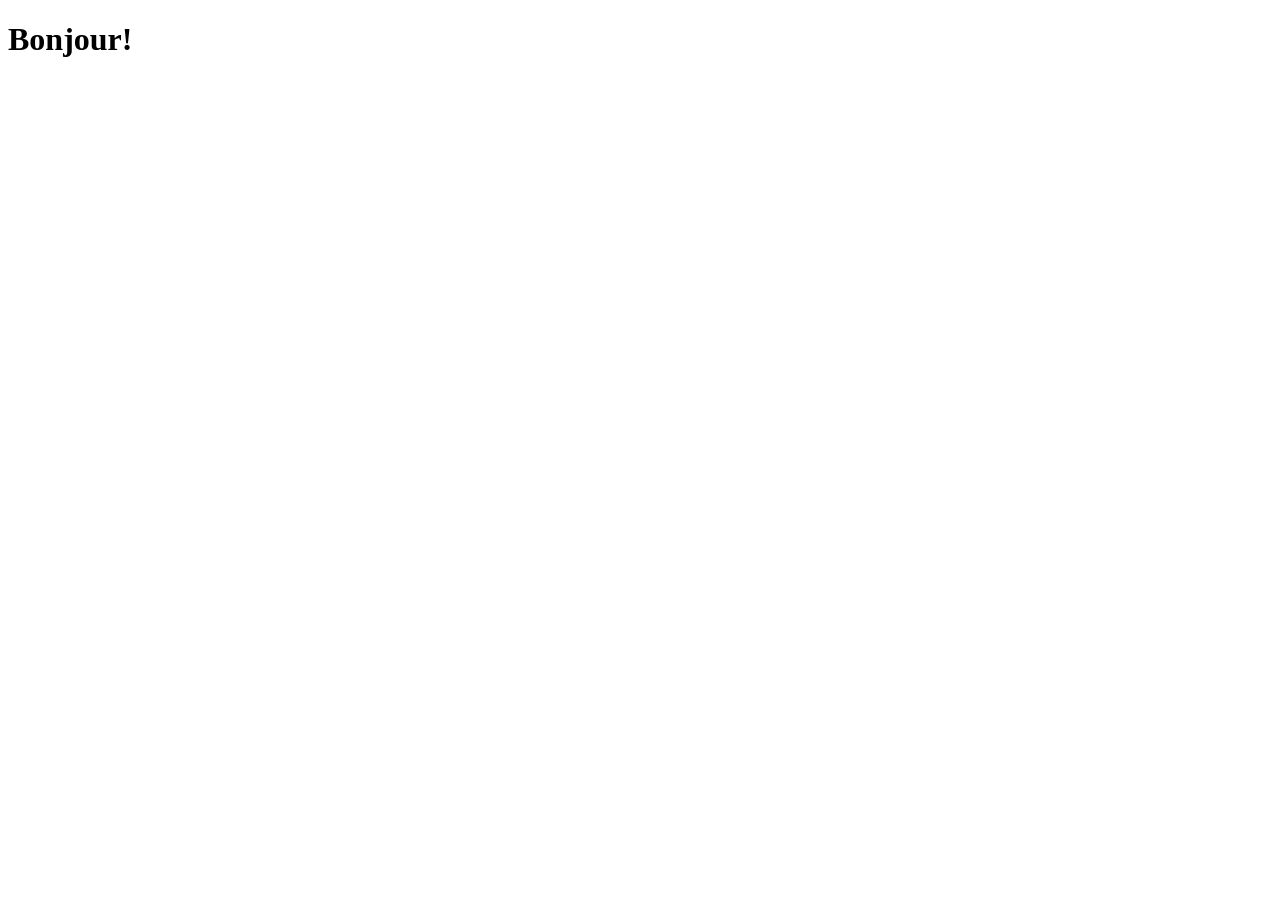
==== index.html @ d80cc6ab "bonjour!" ====
<!DOCTYPE html>
<html lang="en">
<head>
    <meta charset="UTF-8">
    <meta name="viewport" content="width=device-width, initial-scale=1.0">
    <title>Every layout</title>
</head>
<body>
    <h1>Bonjour!</h1>
</body>
</html>
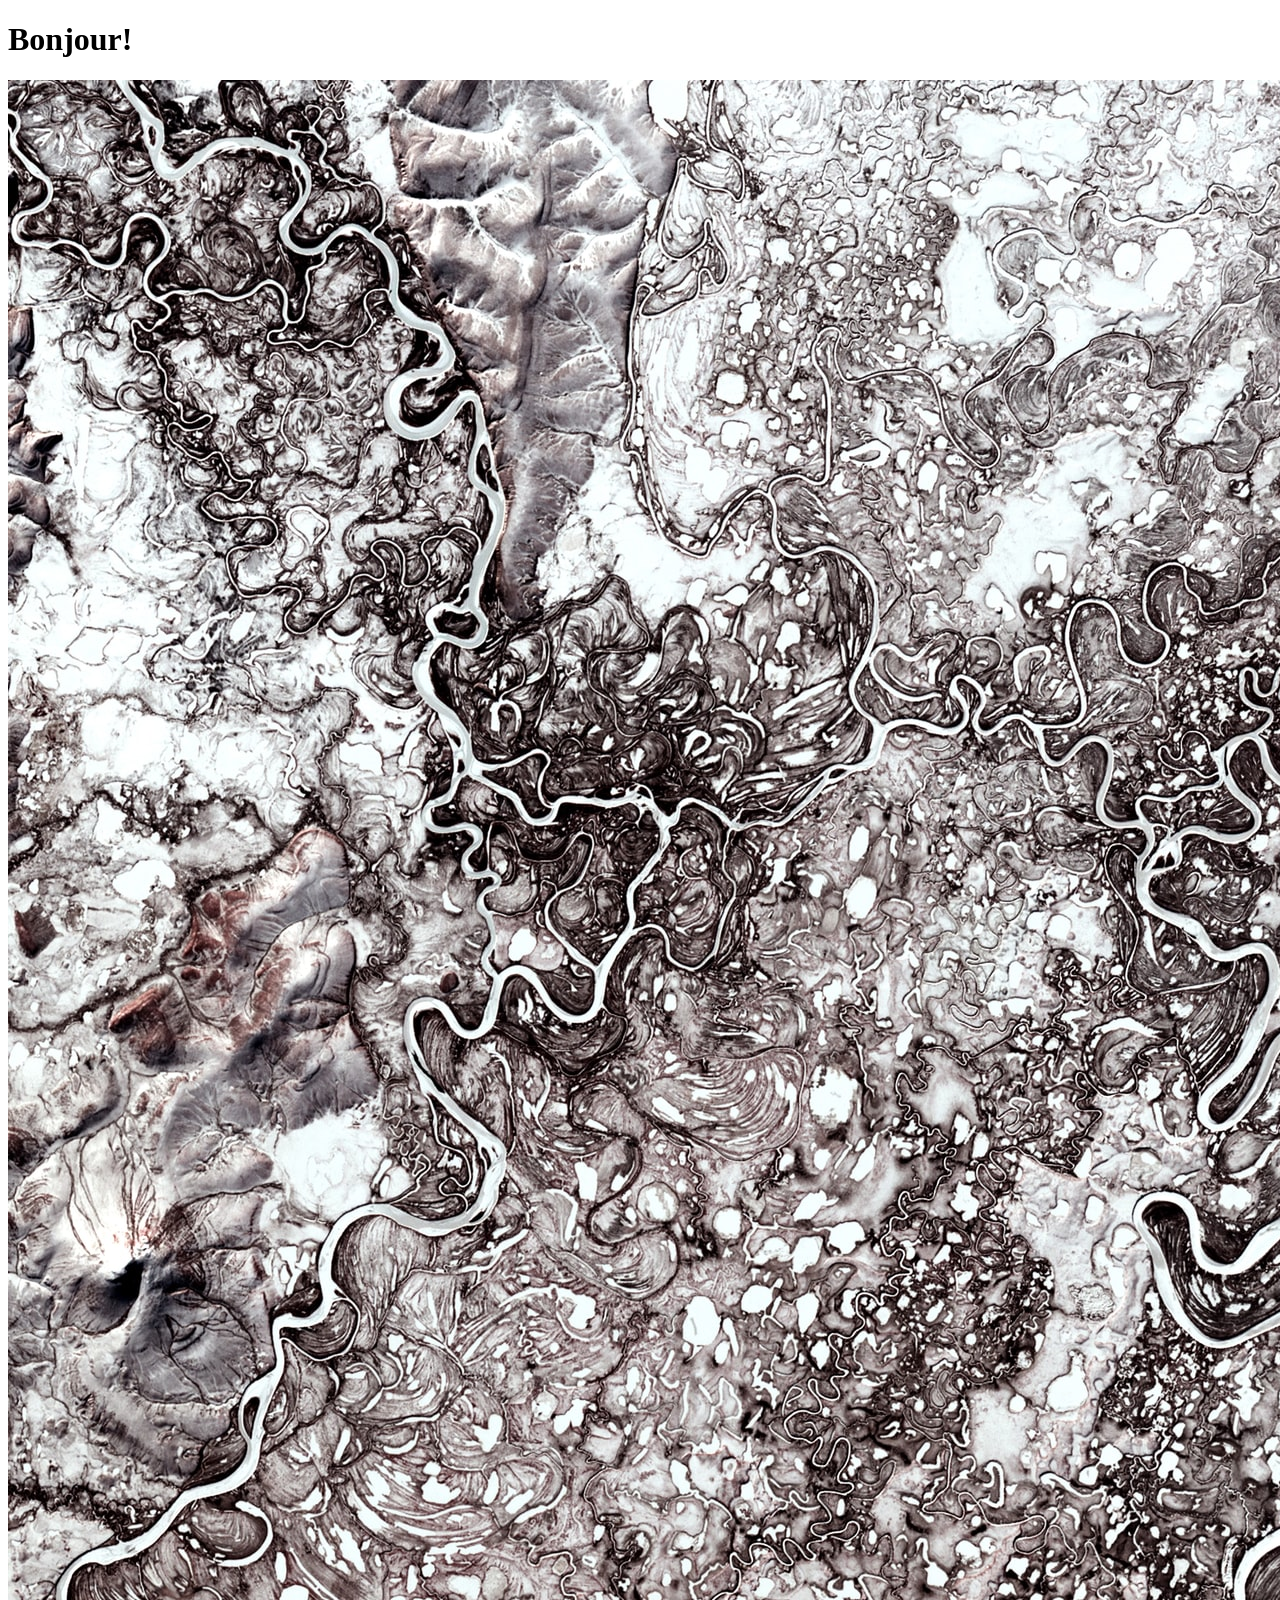
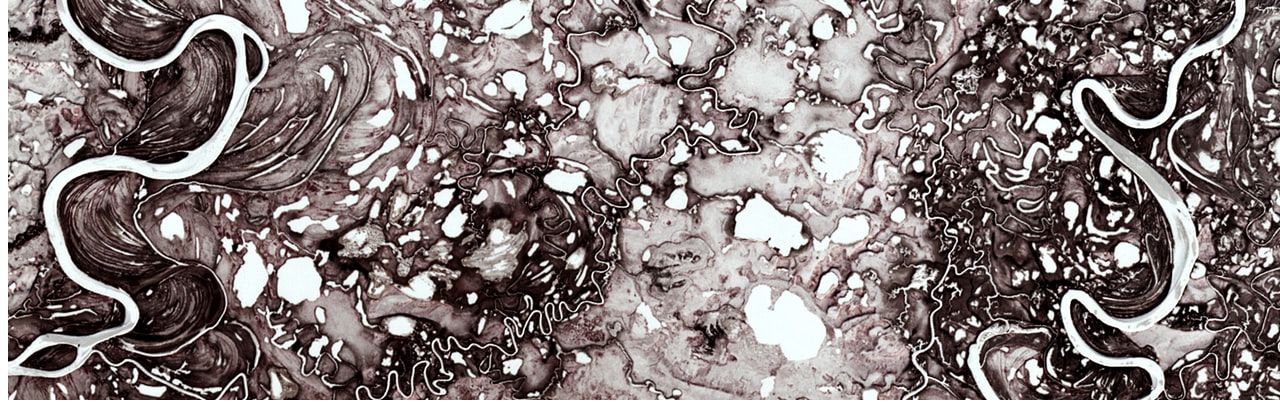
==== commit 3b49cfd8: "blabla" ====
--- a/index.html
+++ b/index.html
@@ -7,5 +7,6 @@
 </head>
 <body>
     <h1>Bonjour!</h1>
+    <img src="rsrc/img1.jpg" alt="">
 </body>
 </html>
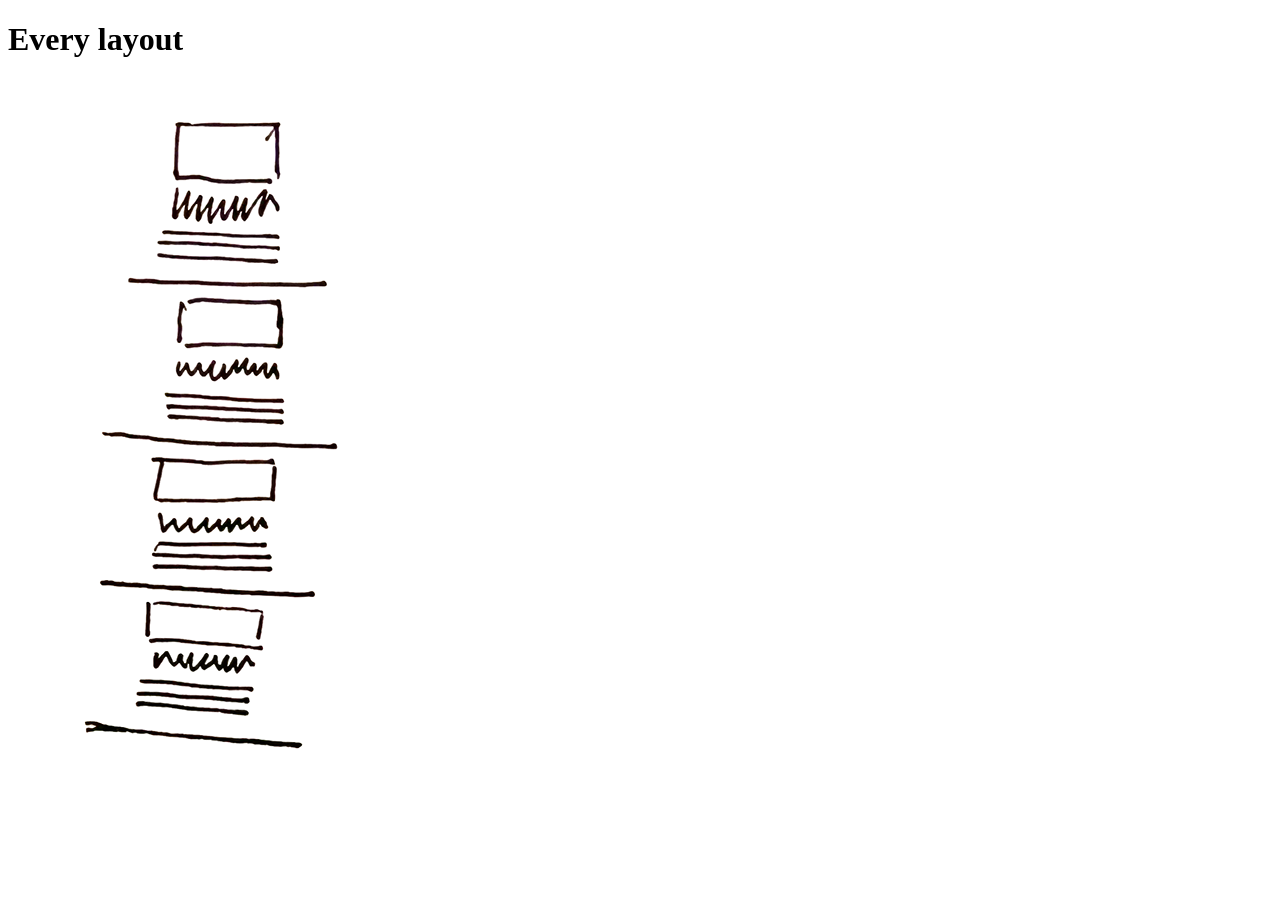
==== commit 65a37d53: "vignettes et page d'accueil" ====
--- a/index.html
+++ b/index.html
@@ -6,7 +6,11 @@
     <title>Every layout</title>
 </head>
 <body>
-    <h1>Bonjour!</h1>
-    <img src="rsrc/img1.jpg" alt="">
+    <h1>Every layout</h1>
+
+<a href="layout-01-simple.html">
+    <img src="vignettes/Time_perso.jpg.png" alt="">
+</a>
+
 </body>
 </html>
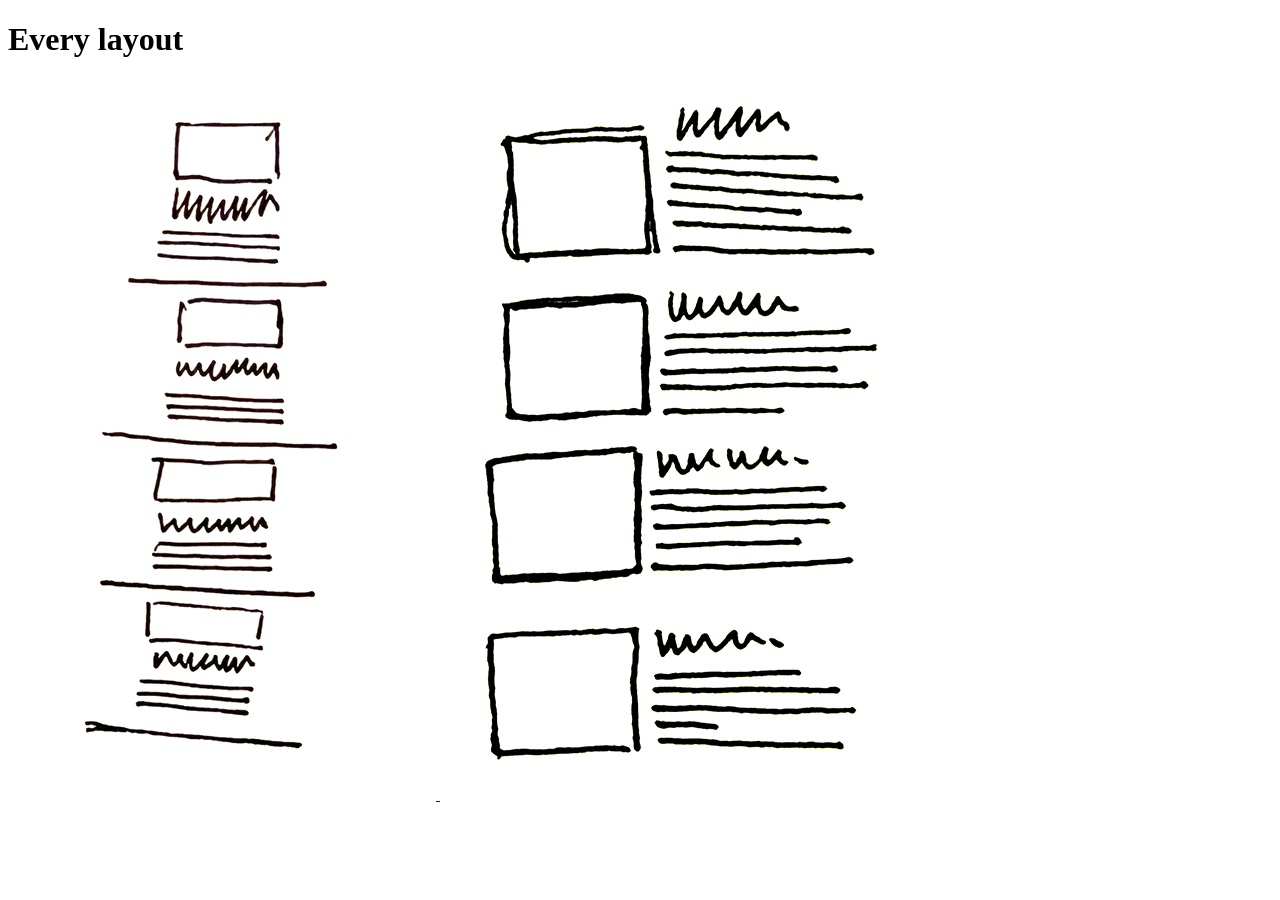
==== commit cfeb7c20: "2e mise en page" ====
--- a/index.html
+++ b/index.html
@@ -12,5 +12,9 @@
     <img src="vignettes/Time_perso.jpg.png" alt="">
 </a>
 
+<a href="layout-02-colonnes.html">
+    <img src="vignettes/layout-02-colonnes.png" alt="">
+</a>
+
 </body>
 </html>
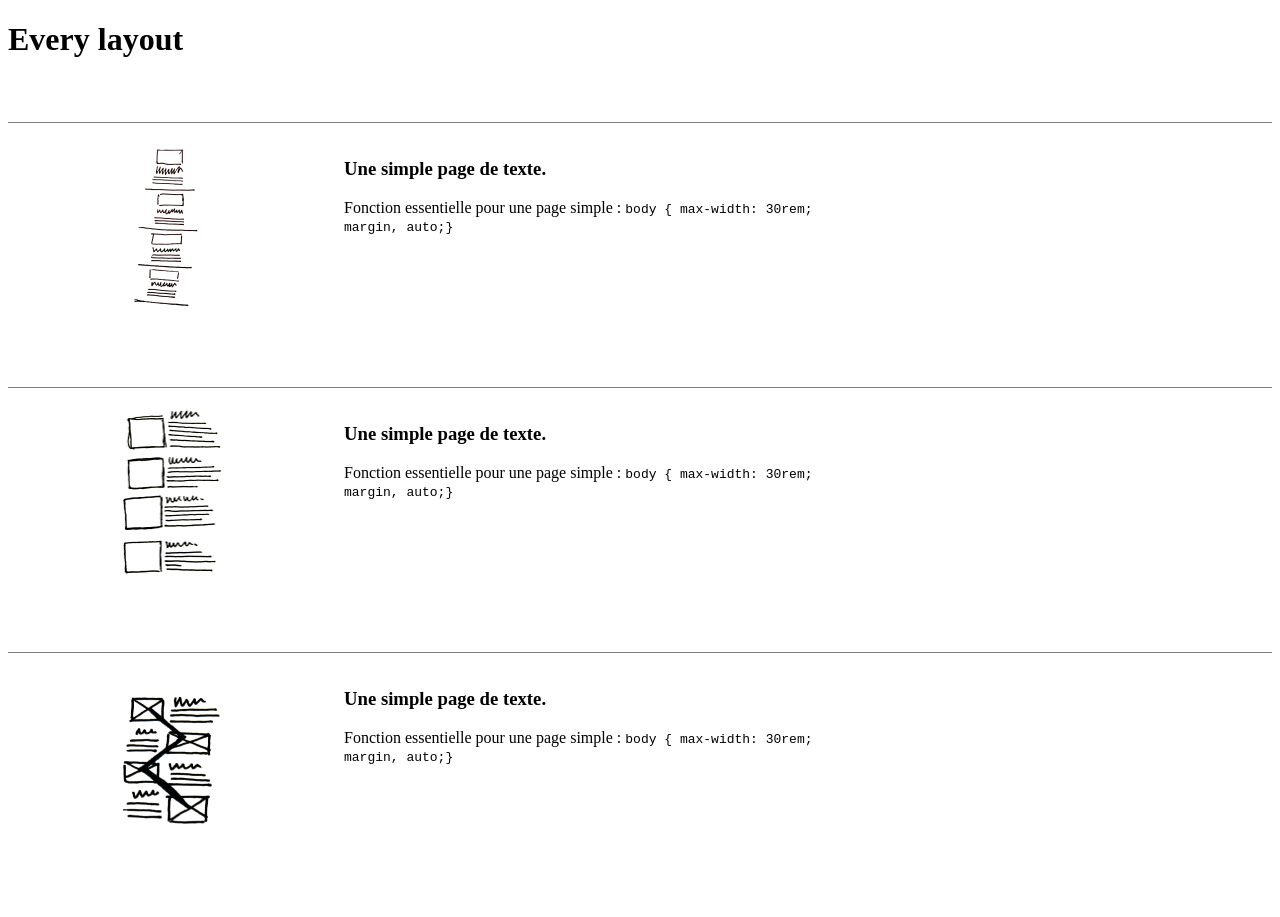
==== commit 8a585500: "new home page" ====
--- a/index.html
+++ b/index.html
@@ -4,17 +4,77 @@
     <meta charset="UTF-8">
     <meta name="viewport" content="width=device-width, initial-scale=1.0">
     <title>Every layout</title>
+
+<style> 
+    section {
+            display: flex;
+            align-items: flex-start;
+            gap: 1rem;
+            margin: 4rem 0;
+            border-top: 1px solid grey;
+            padding-top: 1rem;
+        }
+
+        p { max-width: 60ch; }
+
+        .vignette{
+            /* width: 20rem; */
+            flex: 0 0 20rem;
+            aspect-ratio: 16/9;
+        }
+        .vignette img{
+            width: 100%;
+            height: 100%;
+            object-fit: contain;
+        }
+</style>
 </head>
 <body>
     <h1>Every layout</h1>
 
-<a href="layout-01-simple.html">
-    <img src="vignettes/Time_perso.jpg.png" alt="">
-</a>
 
-<a href="layout-02-colonnes.html">
-    <img src="vignettes/layout-02-colonnes.png" alt="">
-</a>
+
+
+		<section>
+			<div class="vignette">
+				<a href="layout-01-simple.html">
+                    <img src="vignettes/Time_perso.jpg.png" alt="">
+                </a>
+			</div>
+			<div class="description">
+				<h3>Une simple page de texte.</h3>
+				<p>Fonction essentielle pour une page simple :
+				<code>body { max-width: 30rem; margin, auto;}</code></p>
+			</div>
+		</section>
+
+        		<section>
+			<div class="vignette">
+				<a href="layout-02-colonnes.html">
+                    <img src="vignettes/layout-02-colonnes.png" alt="">
+                </a>
+			</div>
+			<div class="description">
+				<h3>Une simple page de texte.</h3>
+				<p>Fonction essentielle pour une page simple :
+				<code>body { max-width: 30rem; margin, auto;}</code></p>
+			</div>
+		</section>
+
+        		<section>
+			<div class="vignette">
+				<a href="layout-03-zigzag.html">
+                    <img src="vignettes/layout-03-zigzag.png" alt="">
+                </a>
+			</div>
+			<div class="description">
+				<h3>Une simple page de texte.</h3>
+				<p>Fonction essentielle pour une page simple :
+				<code>body { max-width: 30rem; margin, auto;}</code></p>
+			</div>
+		</section>
+
+
 
 </body>
 </html>
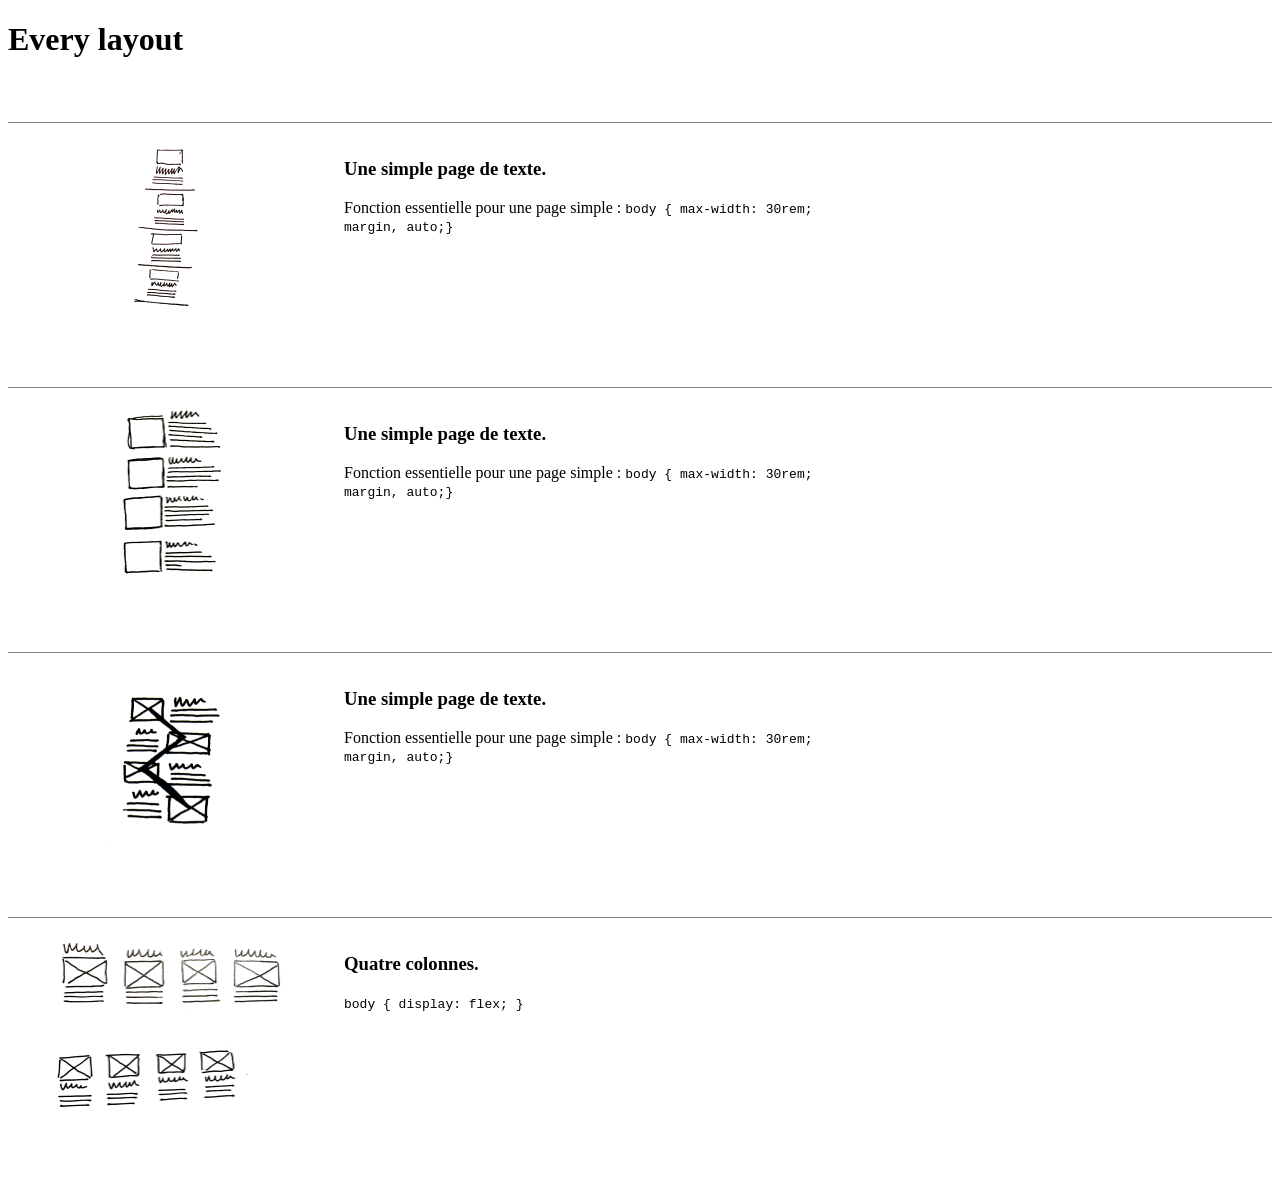
==== commit 1fb191a6: "navigation et layout 4" ====
--- a/index.html
+++ b/index.html
@@ -74,6 +74,19 @@
 			</div>
 		</section>
 
+		<section>
+			<div class="vignette">
+				<a href="layout-04-4colonnes.html">
+                    <img src="vignettes/layout-04-4colonnes.png" alt="">
+                </a>
+			</div>
+			<div class="description">
+				<h3>Quatre colonnes.</h3>
+				<p>
+				<code> body { display: flex; }</code></p>
+			</div>
+		</section>
+
 
 
 </body>
